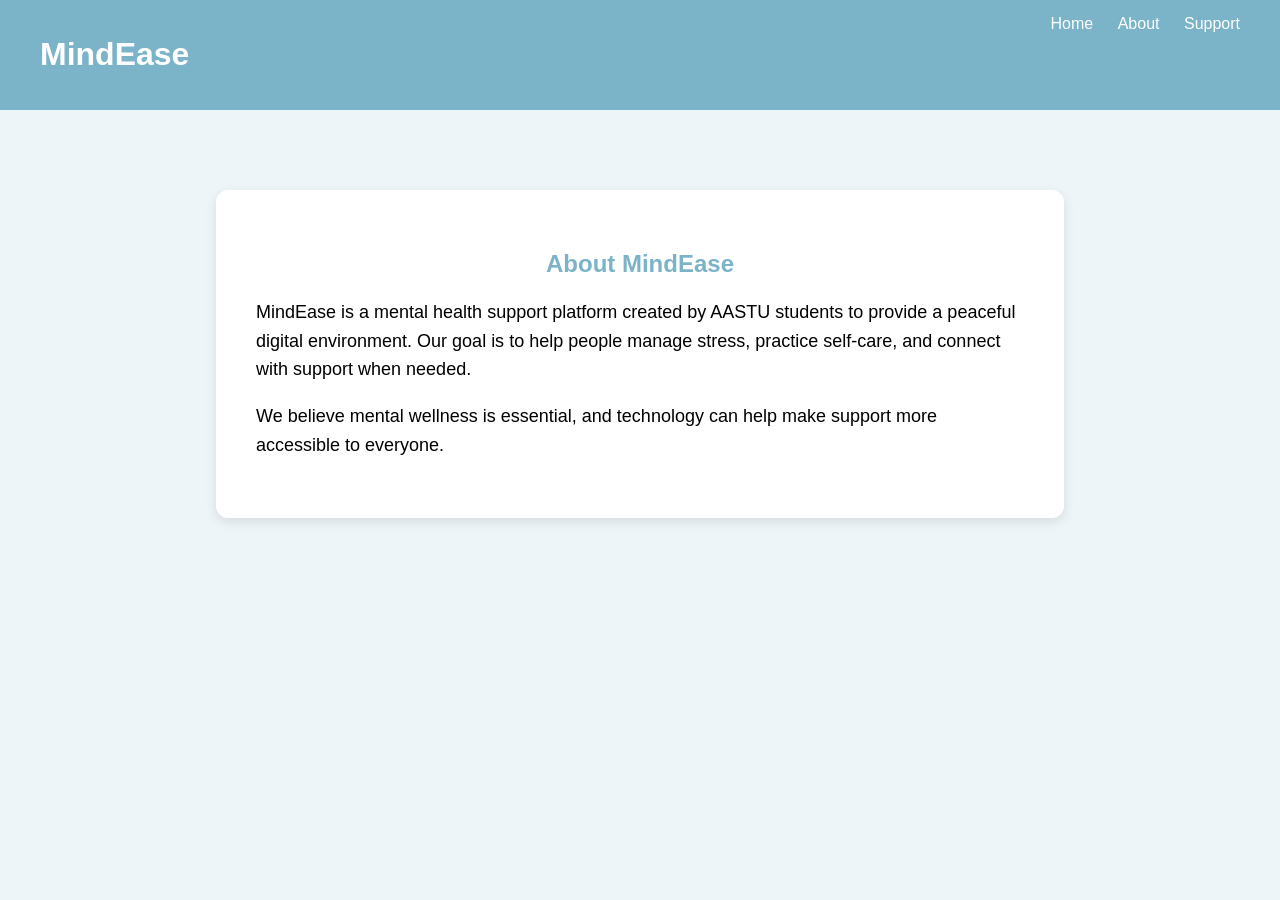
==== about.html @ d3240d3f "adding diferent sectiom html and css" ====
<!DOCTYPE html>
<html lang="en">
<head>
    <meta charset="UTF-8">
    <title>About - MindEase</title>
    <link rel="stylesheet" href="about.css">
</head>

<body>

<header>
    <h1>MindEase</h1>
    <nav>
        <a href="index.html">Home</a>
        <a href="about.html">About</a>
        <a href="doctors.html">Support</a>
    </nav>
</header>

<section class="about-box">
    <h2>About MindEase</h2>

    <p>
        MindEase is a mental health support platform created by AASTU students 
        to provide a peaceful digital environment. Our goal is to help people 
        manage stress, practice self-care, and connect with support when needed.
    </p>

    <p>
        We believe mental wellness is essential, and technology can help make 
        support more accessible to everyone.
    </p>
</section>

</body>
</html>
---- about.css ----
body {
    margin: 0;
    font-family: Arial, sans-serif;
    background: #eef5f9;
}

/* Header */
header {
    background: #7bb3c8;
    padding: 15px 40px;
    display: flex;
    justify-content: space-between;
    color: white;
}

nav a {
    color: white;
    margin-left: 20px;
    text-decoration: none;
}

/* About Box */
.about-box {
    width: 60%;
    margin: 80px auto;
    background: white;
    padding: 40px;
    border-radius: 12px;
    box-shadow: 0 4px 12px rgba(0,0,0,0.1);
}

.about-box h2 {
    text-align: center;
    margin-bottom: 20px;
    color: #7bb3c8;
}

.about-box p {
    font-size: 18px;
    line-height: 1.6;
}
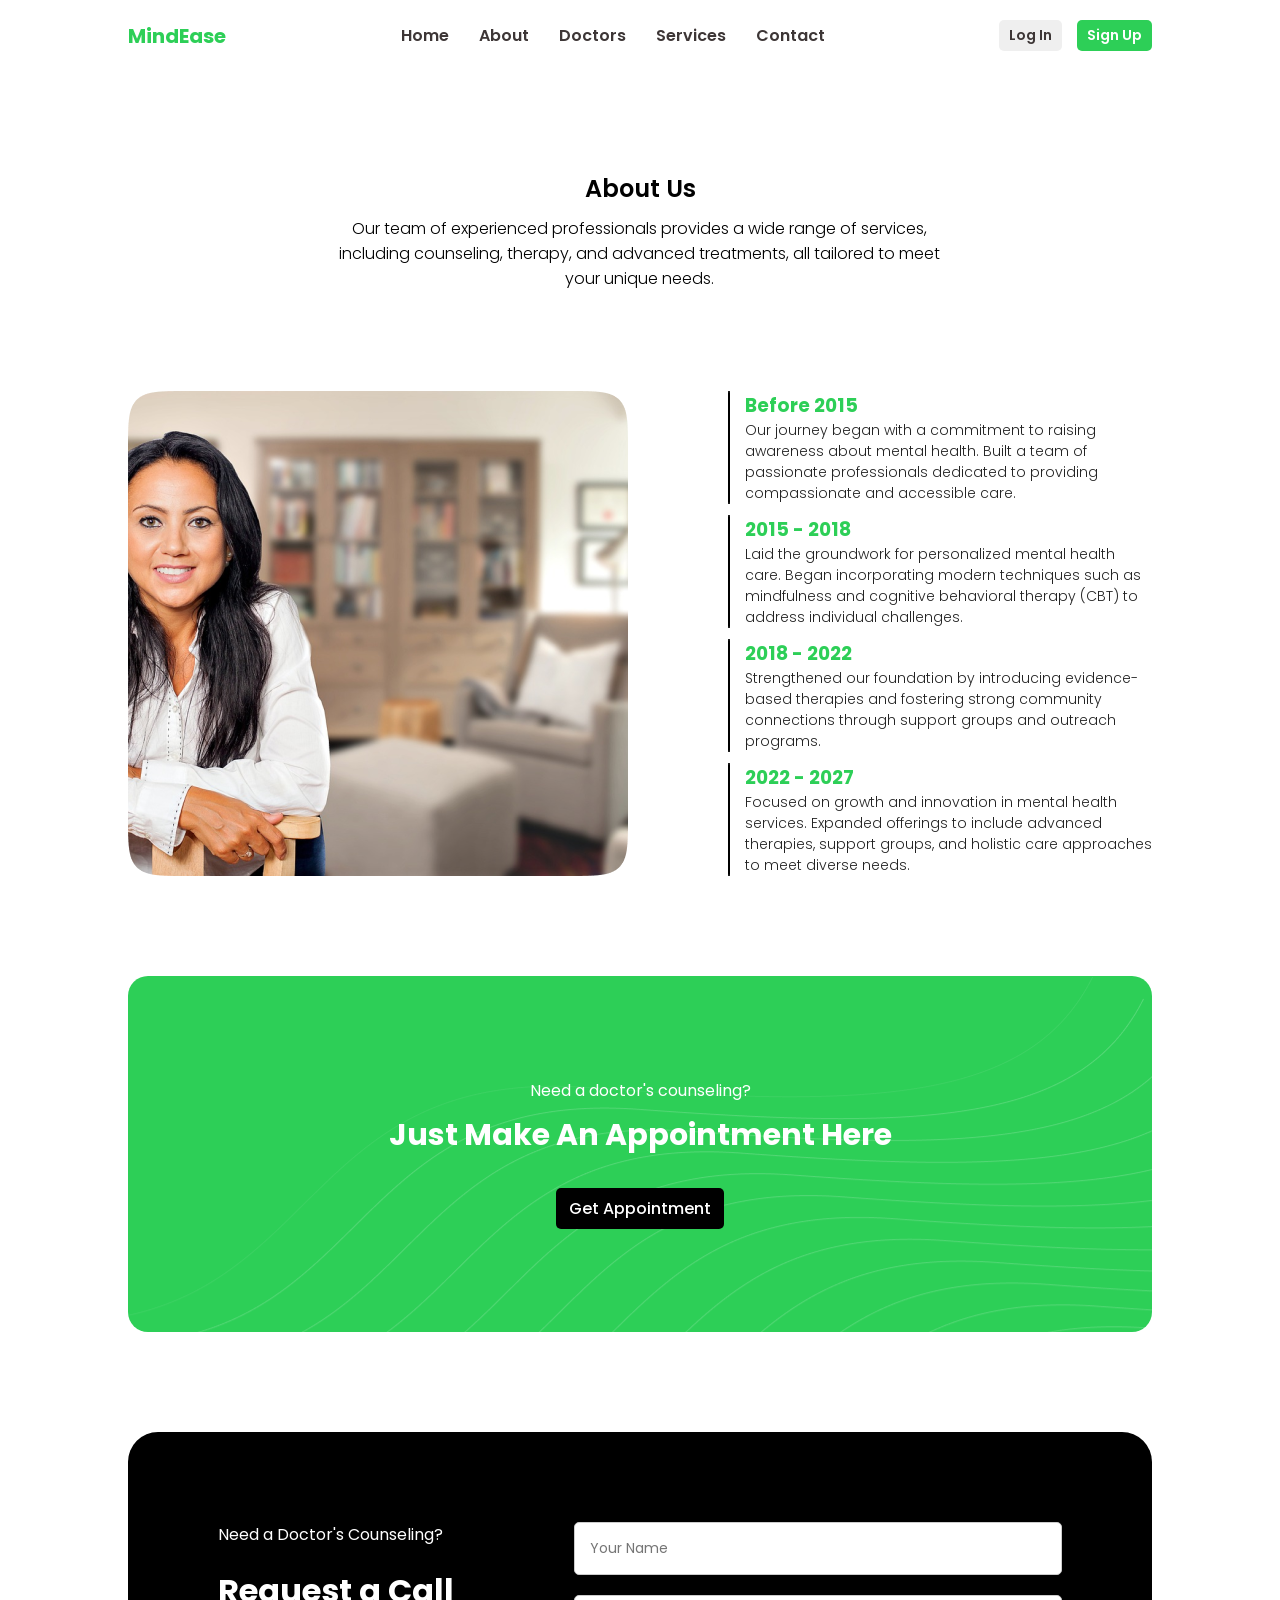
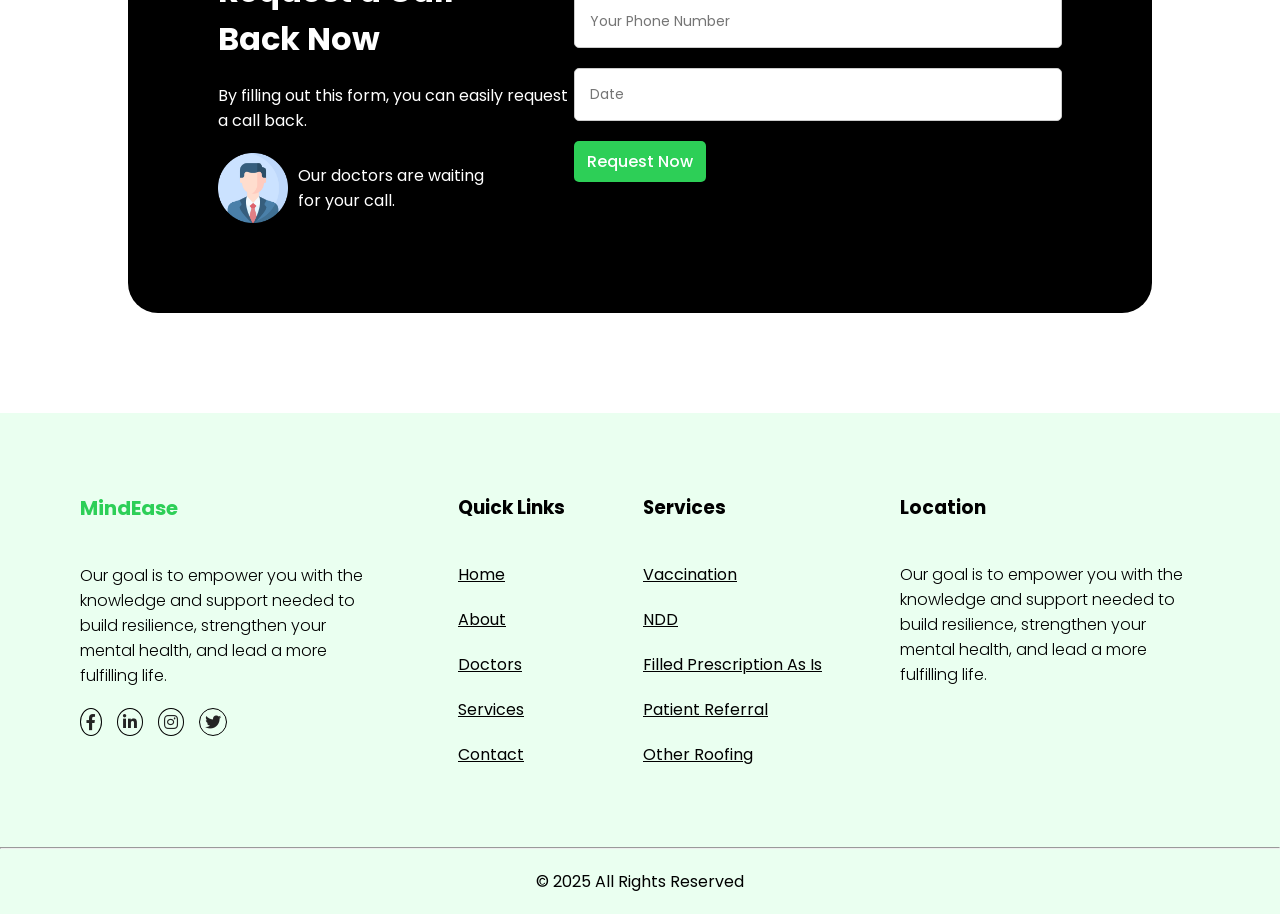
==== commit d6d4f8ab: "added the rest of the project" ====
--- a/about.html
+++ b/about.html
@@ -1,36 +1,209 @@
 <!DOCTYPE html>
 <html lang="en">
+
 <head>
-    <meta charset="UTF-8">
-    <title>About - MindEase</title>
-    <link rel="stylesheet" href="about.css">
+    <meta charset="UTF-8" />
+    <meta name="viewport" content="width=device-width, initial-scale=1.0" />
+    <title>MindEase Mental Health Support</title>
+    <link rel="icon" href="images/clinic.png" />
+    <link rel="stylesheet" href="about.css" />
+    <link rel="preconnect" href="https://fonts.googleapis.com" />
+    <link rel="preconnect" href="https://fonts.gstatic.com" crossorigin />
+    <link
+        href="https://fonts.googleapis.com/css2?family=Poppins:ital,wght@0,100;0,200;0,300;0,400;0,500;0,600;0,700;0,800;0,900;1,100;1,200;1,300;1,400;1,500;1,600;1,700;1,800;1,900&display=swap"
+        rel="stylesheet" />
+    <link rel="stylesheet" href="https://cdnjs.cloudflare.com/ajax/libs/font-awesome/6.0.0-beta3/css/all.min.css" />
 </head>
 
 <body>
-
-<header>
-    <h1>MindEase</h1>
-    <nav>
-        <a href="index.html">Home</a>
-        <a href="about.html">About</a>
-        <a href="doctors.html">Support</a>
-    </nav>
-</header>
-
-<section class="about-box">
-    <h2>About MindEase</h2>
-
-    <p>
-        MindEase is a mental health support platform created by AASTU students 
-        to provide a peaceful digital environment. Our goal is to help people 
-        manage stress, practice self-care, and connect with support when needed.
-    </p>
-
-    <p>
-        We believe mental wellness is essential, and technology can help make 
-        support more accessible to everyone.
-    </p>
-</section>
-
+    <div class="container">
+        <header class="navbar">
+            <a href="#" class="blu">MindEase</a>
+            <div class="hamburger-menu">
+                <span></span>
+                <span></span>
+                <span></span>
+            </div>
+            <div class="navbar-lists">
+                <a href="index.html">Home</a>
+                <a href="about.html">About</a>
+                <a href="doctors.html">Doctors</a>
+                <a href="index.html#our-services">Services</a>
+                <a href="#our-contact">Contact</a>
+            </div>
+            <div class="navbar-btns">
+                <button class="login-btn">Log In</button>
+                <button class="signup-btn">Sign Up</button>
+            </div>
+        </header>
+    </div>
+
+    <div class="other-sections">
+        <section>
+            <div class="why-part">
+                <h1 class="why-h1">About Us</h1>
+                <p class="why-p1">
+                    Our team of experienced professionals provides a wide range of
+                    services, including counseling, therapy, and advanced treatments,
+                    all tailored to meet your unique needs.
+                </p>
+            </div>
+
+            <div class="why-container">
+                <img class="meeting-img" src="images/about.png" alt="" />
+                <div class="why-lists">
+                    <div>
+                        <div class="why-reasons">
+                            <img src="images/line.png" alt="" />
+                            <div class="inside-why">
+                                <div class="last-why">
+                                    <h3 class="why-h3">Before 2015</h3>
+                                </div>
+                                <p class="why-p">
+                                    Our journey began with a commitment to raising awareness
+                                    about mental health. Built a team of passionate
+                                    professionals dedicated to providing compassionate and
+                                    accessible care.
+                                </p>
+                            </div>
+                        </div>
+                    </div>
+                    <div>
+                        <div class="why-reasons">
+                            <img src="images/line.png" alt="" />
+                            <div class="inside-why">
+                                <div class="last-why">
+                                    <h3 class="why-h3">2015 - 2018</h3>
+                                </div>
+                                <p class="why-p">
+                                    Laid the groundwork for personalized mental health care.
+                                    Began incorporating modern techniques such as mindfulness
+                                    and cognitive behavioral therapy (CBT) to address individual
+                                    challenges.
+                                </p>
+                            </div>
+                        </div>
+                    </div>
+                    <div>
+                        <div class="why-reasons">
+                            <img src="images/line.png" alt="" />
+                            <div class="inside-why">
+                                <div class="last-why">
+                                    <h3 class="why-h3">2018 - 2022</h3>
+                                </div>
+                                <p class="why-p">
+                                    Strengthened our foundation by introducing evidence-based
+                                    therapies and fostering strong community connections through
+                                    support groups and outreach programs.
+                                </p>
+                            </div>
+                        </div>
+                    </div>
+                    <div>
+                        <div class="why-reasons">
+                            <img src="images/line.png" alt="" />
+                            <div class="inside-why">
+                                <div class="last-why">
+                                    <h3 class="why-h3">2022 - 2027</h3>
+                                </div>
+                                <p class="why-p">
+                                    Focused on growth and innovation in mental health services.
+                                    Expanded offerings to include advanced therapies, support
+                                    groups, and holistic care approaches to meet diverse needs.
+                                </p>
+                            </div>
+                        </div>
+                    </div>
+                </div>
+            </div>
+        </section>
+
+        <section id="our-contact" class="appointment-container">
+            <p>Need a doctor's counseling?</p>
+            <h1 class="ap-h1">Just Make An Appointment Here</h1>
+            <button class="ap-btn">Get Appointment</button>
+        </section>
+
+        <section>
+            <div class="request-section">
+                <div class="request-left">
+                    <p>Need a Doctor's Counseling?</p>
+                    <h1>Request a Call Back Now</h1>
+                    <p>By filling out this form, you can easily request a call back.</p>
+                    <div class="doc-request">
+                        <img class="profile-img" src="images/profile.png" alt="" />
+                        <p>Our doctors are waiting for your call.</p>
+                    </div>
+                </div>
+                <form class="request-right">
+                    <input type="text" name="name" placeholder="Your Name" class="input" required />
+                    <input type="number" name="phone" placeholder="Your Phone Number" class="input" required />
+                    <input type="text" name="date" class="input" placeholder="Date" required />
+                    <button type="submit" class="submit-btn">Request Now</button>
+                </form>
+                <div></div>
+            </div>
+        </section>
+    </div>
+
+    <footer class="footer-container">
+        <div class="footer">
+            <div>
+                <a href="#" class="blu">MindEase</a>
+                <p class="footer-p1">
+                    Our goal is to empower you with the knowledge and support needed to
+                    build resilience, strengthen your mental health, and lead a more
+                    fulfilling life.
+                </p>
+                <div class="links">
+                    <a href="#" class="social-link">
+                        <i class="fab fa-facebook-f"></i>
+                    </a>
+                    <a href="#" class="social-link">
+                        <i class="fab fa-linkedin-in"></i>
+                    </a>
+                    <a href="#" class="social-link">
+                        <i class="fab fa-instagram"></i>
+                    </a>
+                    <a href="#" class="social-link">
+                        <i class="fab fa-twitter"></i>
+                    </a>
+                </div>
+            </div>
+            <div>
+                <h3 class="footer-h3">Quick Links</h3>
+                <div class="footer-links">
+                    <a href="index.html">Home</a>
+                    <a href="about.html">About</a>
+                    <a href="doctors.html">Doctors</a>
+                    <a href="index.html#our-services">Services</a>
+                    <a href="#our-contact">Contact</a>
+                </div>
+            </div>
+            <div>
+                <h3 class="footer-h3">Services</h3>
+                <div class="footer-links">
+                    <a href="#">Vaccination</a>
+                    <a href="#">NDD</a>
+                    <a href="#">Filled Prescription As Is</a>
+                    <a href="#">Patient Referral</a>
+                    <a href="#">Other Roofing</a>
+                </div>
+            </div>
+            <div>
+                <h3 class="footer-h3">Location</h3>
+                <p class="footer-p1">
+                    Our goal is to empower you with the knowledge and support needed to
+                    build resilience, strengthen your mental health, and lead a more
+                    fulfilling life.
+                </p>
+            </div>
+        </div>
+        <hr />
+        <p class="footer-p">&copy; 2025 All Rights Reserved</p>
+    </footer>
+
+    <script src="main.js"></script>
 </body>
-</html>
+
+</html>
--- a/about.css
+++ b/about.css
@@ -1,41 +1,400 @@
-body {
-    margin: 0;
-    font-family: Arial, sans-serif;
-    background: #eef5f9;
-}
-
-/* Header */
-header {
-    background: #7bb3c8;
-    padding: 15px 40px;
-    display: flex;
-    justify-content: space-between;
-    color: white;
-}
-
-nav a {
-    color: white;
-    margin-left: 20px;
-    text-decoration: none;
-}
-
-/* About Box */
-.about-box {
-    width: 60%;
-    margin: 80px auto;
-    background: white;
-    padding: 40px;
-    border-radius: 12px;
-    box-shadow: 0 4px 12px rgba(0,0,0,0.1);
-}
-
-.about-box h2 {
+* {
+  margin: 0;
+  padding: 0;
+  box-sizing: border-box;
+  font-family: "Poppins", sans-serif;
+}
+
+.navbar {
+  display: flex;
+  justify-content: space-between;
+  align-items: center;
+  padding: 20px 10%;
+}
+
+.blu {
+  text-decoration: none;
+  color: #2dcf57;
+  font-weight: 700;
+  font-size: 20px;
+}
+
+.navbar-lists {
+  display: flex;
+  gap: 30px;
+}
+
+.navbar-lists a {
+  text-decoration: none;
+  color: rgb(61, 54, 54);
+  font-weight: 600;
+}
+
+.navbar-btns {
+  display: flex;
+  gap: 15px;
+}
+
+.login-btn {
+  color: rgb(61, 54, 54);
+  font-size: 14px;
+  font-weight: 600;
+  padding: 5px 10px;
+  border: none;
+  border-radius: 5px;
+  cursor: pointer;
+}
+
+.signup-btn {
+  background-color: #2dcf57;
+  color: white;
+  font-size: 14px;
+  font-weight: 600;
+  padding: 5px 10px;
+  border: none;
+  border-radius: 5px;
+  cursor: pointer;
+}
+
+.hamburger-menu {
+  display: none;
+  flex-direction: column;
+  gap: 5px;
+  cursor: pointer;
+}
+
+.hamburger-menu span {
+  width: 25px;
+  height: 3px;
+  background-color: rgb(61, 54, 54);
+  border-radius: 2px;
+}
+
+.other-sections {
+  width: 80%;
+  margin-left: 10%;
+}
+
+.services {
+  margin-top: 100px;
+}
+
+.services-part {
+  display: flex;
+  flex-direction: column;
+  justify-items: center;
+  align-items: center;
+}
+
+.services-h1 {
+  font-weight: 600;
+  font-size: 24px;
+  margin-bottom: 10px;
+}
+
+.services-p1 {
+  font-weight: 300;
+  width: 60%;
+  text-align: center;
+}
+
+.why-part {
+  margin-top: 100px;
+  display: flex;
+  flex-direction: column;
+  justify-items: center;
+  align-items: center;
+}
+
+.why-h1 {
+  font-weight: 600;
+  font-size: 24px;
+  margin-bottom: 10px;
+}
+
+.why-p1 {
+  font-weight: 300;
+  width: 60%;
+  text-align: center;
+}
+
+.why-container {
+  margin-top: 100px;
+  display: flex;
+  gap: 100px;
+}
+
+.why-lists {
+  display: flex;
+  flex-direction: column;
+  justify-content: space-between;
+}
+
+.why-reasons {
+  display: flex;
+  gap: 15px;
+}
+
+.inside-why {
+  display: flex;
+  flex-direction: column;
+  align-items: start;
+  justify-content: space-between;
+}
+
+.last-why {
+  display: flex;
+  align-items: center;
+  gap: 10px;
+}
+
+.correct-img {
+  width: 20px;
+  height: 20px;
+}
+
+.why-p {
+  font-weight: 300;
+  font-size: 14px;
+  color: #242424;
+}
+
+.why-h3 {
+  color: #2dcf57;
+}
+
+.appointment-container {
+  background-image: url("images/backgroundd.png");
+  margin-top: 100px;
+  background-color: #2dcf57;
+  color: white;
+  border-radius: 20px;
+  display: flex;
+  flex-direction: column;
+  justify-content: center;
+  align-items: center;
+  padding: 10% 15%;
+}
+
+.ap-h1 {
+  font-size: 30px;
+  margin-top: 10px;
+}
+
+.ap-btn {
+  background-color: black;
+  padding: 8px 13px;
+  font-size: 16px;
+  color: white;
+  border: none;
+  border-radius: 5px;
+  font-weight: 500;
+  cursor: pointer;
+  margin-top: 30px;
+}
+
+.request-section {
+  display: flex;
+  margin-top: 100px;
+  background-color: black;
+  color: white;
+  justify-content: space-between;
+  padding: 90px;
+  border-radius: 30px;
+}
+
+.request-left {
+  display: flex;
+  flex-direction: column;
+  align-items: start;
+  gap: 20px;
+}
+
+.request-left h1 {
+  font-size: 32px;
+  width: 300px;
+}
+
+.profile-img {
+  width: 70px;
+  height: 70px;
+}
+
+.doc-request {
+  display: flex;
+  gap: 10px;
+  align-items: center;
+}
+
+.doc-request p {
+  width: 200px;
+}
+
+.request-right {
+  display: flex;
+  flex-direction: column;
+  align-items: start;
+  gap: 20px;
+}
+
+.input {
+  padding: 15px;
+  padding-right: 200px;
+  border-radius: 5px;
+  text-align: left;
+  border: 1px solid #ccc;
+  font-size: 14px;
+}
+
+.submit-btn {
+  background-color: #2dcf57;
+  padding: 8px 13px;
+  font-size: 16px;
+  color: white;
+  border: none;
+  border-radius: 5px;
+  font-weight: 500;
+  cursor: pointer;
+}
+
+.footer-container {
+  background-color: #eafff0;
+  margin-top: 100px;
+}
+
+.footer {
+  display: flex;
+  padding: 80px;
+  justify-content: space-between;
+}
+
+.links {
+  display: flex;
+  gap: 15px;
+}
+
+.fab {
+  border: 1px solid black;
+  border-radius: 50%;
+  padding: 5px;
+  color: #242424;
+}
+
+.footer-h3 {
+  margin-bottom: 40px;
+}
+
+.footer-links {
+  display: flex;
+  flex-direction: column;
+  gap: 20px;
+}
+
+.footer-links a {
+  color: black;
+}
+
+.footer-p1 {
+  font-weight: 300;
+  margin-top: 40px;
+  margin-bottom: 20px;
+  width: 300px;
+}
+
+.footer-p {
+  text-align: center;
+  margin-top: 20px;
+  padding-bottom: 20px;
+}
+
+@media (max-width: 768px) {
+  .container {
+    padding-bottom: 40px;
+  }
+  .navbar-lists,
+  .navbar-btns {
+    display: none;
+    flex-direction: column;
+    background-color: white;
+    position: absolute;
+    top: 60px;
+    right: 10px;
+    width: 200px;
+    box-shadow: 0px 4px 6px rgba(0, 0, 0, 0.1);
+    border-radius: 5px;
+  }
+
+  .login-btn {
+    display: none;
+  }
+
+  .navbar-lists a,
+  .navbar-btns button {
+    padding: 10px;
+    text-align: left;
+    width: 100%;
+  }
+
+  .hamburger-menu {
+    display: flex;
+  }
+
+  .navbar-lists.active,
+  .navbar-btns.active {
+    display: flex;
+  }
+
+  .other-sections {
+    margin-left: 30px;
+  }
+
+  .services-p1 {
+    font-weight: 300;
+    width: 95%;
     text-align: center;
-    margin-bottom: 20px;
-    color: #7bb3c8;
-}
-
-.about-box p {
-    font-size: 18px;
-    line-height: 1.6;
-}
+  }
+
+  .why-container {
+    display: block;
+  }
+
+  .meeting-img {
+    width: 300px;
+    height: 300px;
+    margin-bottom: 50px;
+  }
+
+  .why-h1 {
+    text-align: center;
+  }
+
+  .why-lists {
+    display: flex;
+    flex-direction: column;
+    gap: 30px;
+  }
+
+  .request-section {
+    display: flex;
+    flex-direction: column;
+    gap: 70px;
+    padding: 20px;
+  }
+
+  .input {
+    padding: 10px 30px;
+  }
+
+  .footer {
+    display: flex;
+    flex-direction: column;
+    gap: 30px;
+    padding: 20px;
+  }
+
+  .footer-links {
+    display: flex;
+    flex-direction: column;
+    gap: 10px;
+  }
+}
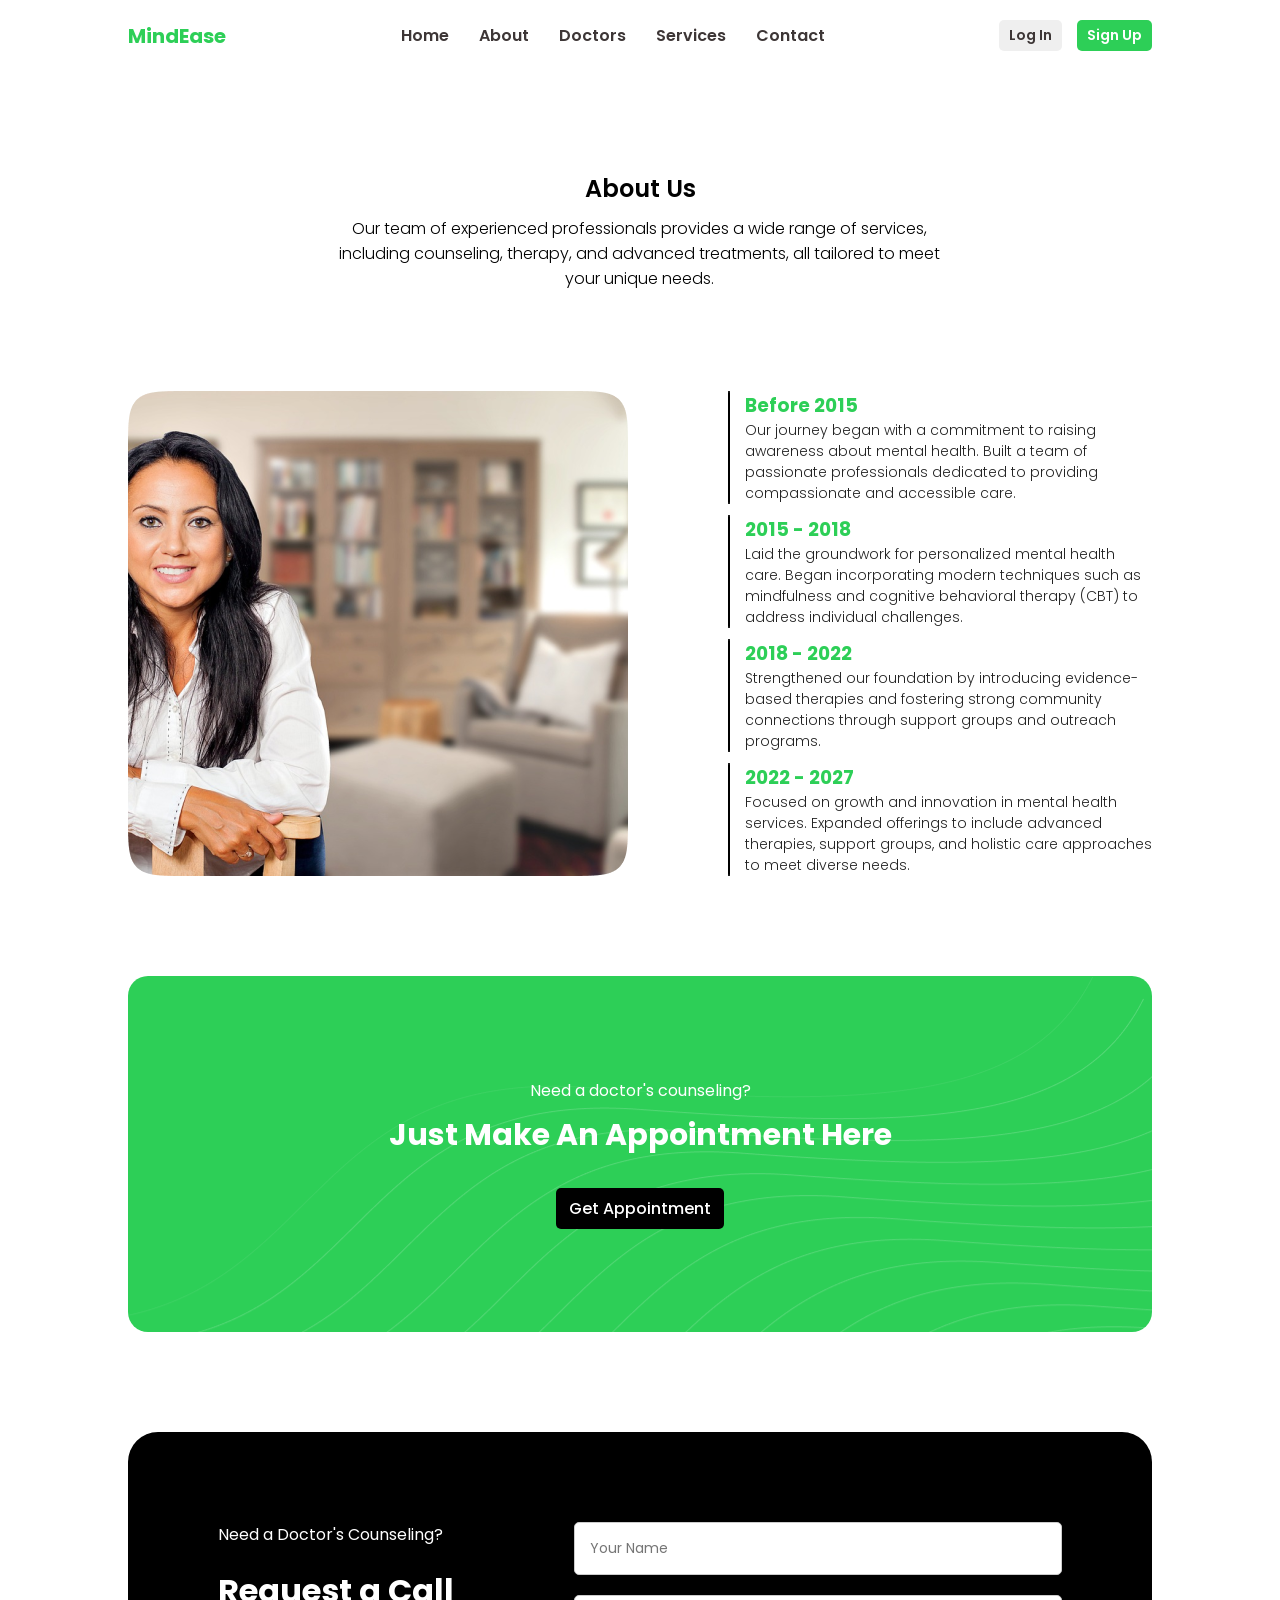
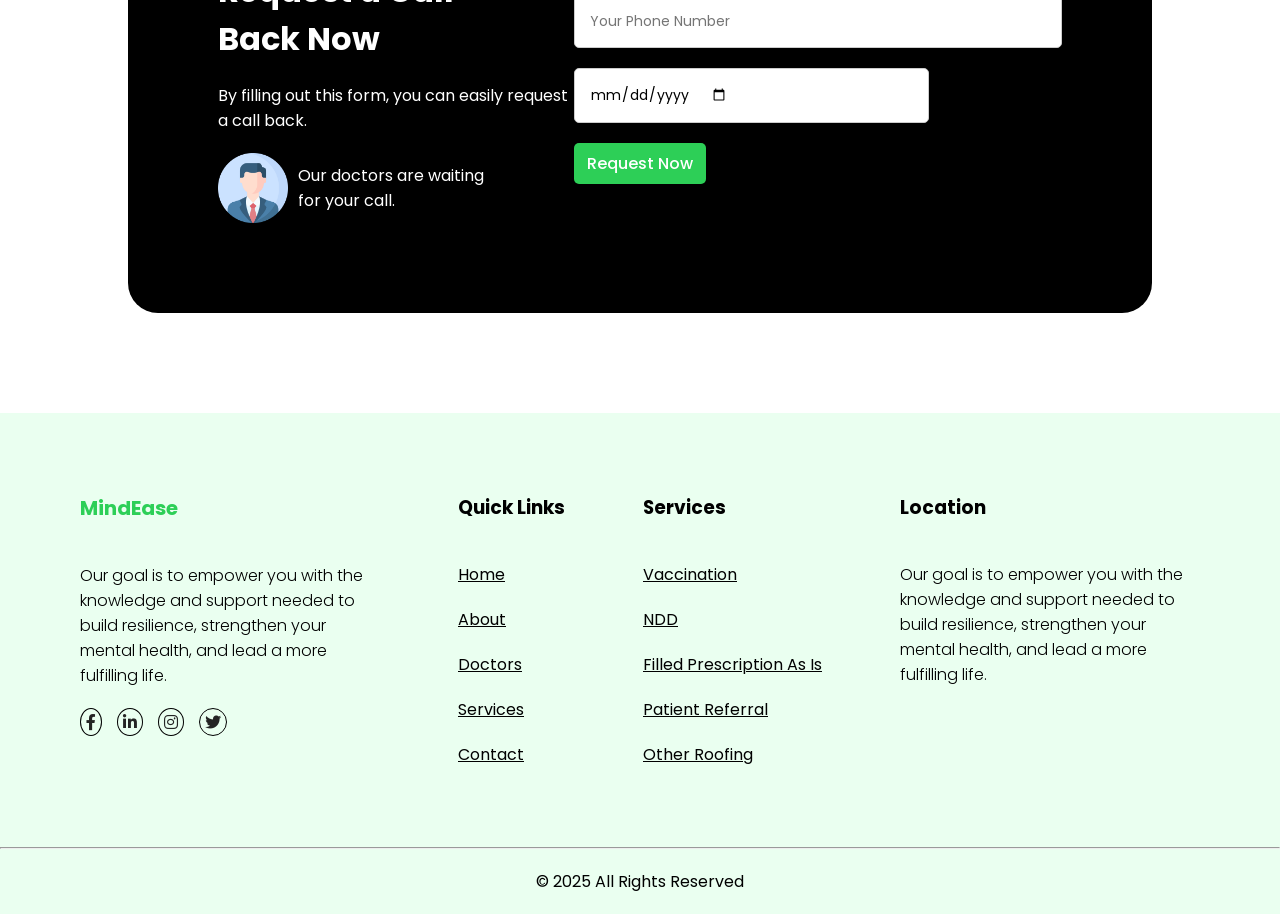
==== commit afc23d06: "added better form handling" ====
--- a/about.html
+++ b/about.html
@@ -1,4 +1,5 @@
 <!DOCTYPE html>
+<!-- About page - shows company history and timeline -->
 <html lang="en">
 
 <head>
@@ -7,17 +8,24 @@
     <title>MindEase Mental Health Support</title>
     <link rel="icon" href="images/clinic.png" />
     <link rel="stylesheet" href="about.css" />
+
+
+    <!-- Google Fonts: Preconnect to font servers for faster loading -->
     <link rel="preconnect" href="https://fonts.googleapis.com" />
     <link rel="preconnect" href="https://fonts.gstatic.com" crossorigin />
+    <!-- Import 'Poppins' font family with various weights (100-900) and styles (italic) -->
     <link
         href="https://fonts.googleapis.com/css2?family=Poppins:ital,wght@0,100;0,200;0,300;0,400;0,500;0,600;0,700;0,800;0,900;1,100;1,200;1,300;1,400;1,500;1,600;1,700;1,800;1,900&display=swap"
         rel="stylesheet" />
+    <!-- Font Awesome: External library for icons (e.g., social media logos, hamburger menu) -->
     <link rel="stylesheet" href="https://cdnjs.cloudflare.com/ajax/libs/font-awesome/6.0.0-beta3/css/all.min.css" />
 </head>
 
 <body>
     <div class="container">
+        <!-- Navigation bar - contains logo, hamburger menu, and links -->
         <header class="navbar">
+            <!-- Brand Logo pointing to homepage -->
             <a href="#" class="blu">MindEase</a>
             <div class="hamburger-menu">
                 <span></span>
@@ -39,6 +47,7 @@
     </div>
 
     <div class="other-sections">
+        <!-- Company history timeline - shows milestones from 2015 to present -->
         <section>
             <div class="why-part">
                 <h1 class="why-h1">About Us</h1>
@@ -50,7 +59,10 @@
             </div>
 
             <div class="why-container">
+                <!-- Left side: Illustrative image -->
                 <img class="meeting-img" src="images/about.png" alt="" />
+
+                <!-- Right side: Chronological list of company history -->
                 <div class="why-lists">
                     <div>
                         <div class="why-reasons">
@@ -118,12 +130,14 @@
             </div>
         </section>
 
+        <!-- Appointment section - call to action for booking -->
         <section id="our-contact" class="appointment-container">
             <p>Need a doctor's counseling?</p>
             <h1 class="ap-h1">Just Make An Appointment Here</h1>
-            <button class="ap-btn">Get Appointment</button>
+            <button class="ap-btn signup-trigger">Get Appointment</button>
         </section>
 
+        <!-- Contact form - allows users to request a call back -->
         <section>
             <div class="request-section">
                 <div class="request-left">
@@ -135,17 +149,25 @@
                         <p>Our doctors are waiting for your call.</p>
                     </div>
                 </div>
-                <form class="request-right">
-                    <input type="text" name="name" placeholder="Your Name" class="input" required />
-                    <input type="number" name="phone" placeholder="Your Phone Number" class="input" required />
-                    <input type="text" name="date" class="input" placeholder="Date" required />
-                    <button type="submit" class="submit-btn">Request Now</button>
-                </form>
+                <div id="requestFormContainer">
+                    <form class="request-right" id="requestForm">
+                        <input type="text" name="name" placeholder="Your Name" class="input" required />
+                        <input type="number" name="phone" placeholder="Your Phone Number" class="input" required />
+                        <input type="date" name="date" class="input" required />
+                        <button type="submit" class="submit-btn">Request Now</button>
+                    </form>
+                </div>
+                <div id="requestSuccess">
+                    <i class="fas fa-check-circle"></i>
+                    <h3>Thank You!</h3>
+                    <p>We will call you back shortly.</p>
+                </div>
                 <div></div>
             </div>
         </section>
     </div>
 
+    <!-- Footer - contains company info, links, and copyright -->
     <footer class="footer-container">
         <div class="footer">
             <div>
@@ -204,6 +226,62 @@
     </footer>
 
     <script src="main.js"></script>
+
+    <!-- Signup Modal Structure -->
+    <div id="signupModal" class="modal-overlay">
+        <div class="modal-content">
+            <span class="close-btn">&times;</span>
+
+            <div id="signupFormContainer">
+                <h1 class="modal-h1">Sign Up</h1>
+                <div id="signupError" class="error-message"></div>
+                <form class="modal-form" id="signupForm">
+                    <input type="text" name="fullname" class="modal-input" placeholder="Full Name" required />
+                    <input type="number" name="age" class="modal-input" placeholder="Age" required />
+                    <input type="email" name="email" class="modal-input" placeholder="Email Address" required />
+                    <input type="tel" name="phone" class="modal-input" placeholder="Phone Number" required />
+                    <input type="password" name="password" class="modal-input" placeholder="Password" required />
+                    <input type="password" name="confirm_password" class="modal-input" placeholder="Confirm Password"
+                        required />
+                    <button type="submit" class="modal-submit-btn">Register</button>
+                </form>
+            </div>
+
+            <div id="signupSuccess" class="success-message">
+                <div class="success-icon">
+                    <i class="fas fa-check-circle"></i>
+                </div>
+                <h1 class="success-title">Success!</h1>
+                <p class="success-text">You have successfully registered.</p>
+            </div>
+        </div>
+    </div>
+
+    <!-- Login Modal Structure -->
+    <div id="loginModal" class="modal-overlay">
+        <div class="modal-content">
+            <span class="close-btn login-close">&times;</span>
+
+            <!-- Container for the Login Form -->
+            <div id="loginFormContainer">
+                <h1 class="modal-h1">Log In</h1>
+                <form class="modal-form" id="loginForm">
+                    <input type="text" name="email" class="modal-input" placeholder="Patient Name / Email" required />
+                    <input type="password" name="password" class="modal-input" placeholder="Password" required />
+                    <button type="submit" class="modal-submit-btn">Log In</button>
+                </form>
+            </div>
+
+            <!-- Container for the Success Message (Hidden by default) -->
+            <div id="loginSuccess" class="success-message">
+                <div class="success-icon">
+                    <i class="fas fa-check-circle"></i>
+                </div>
+                <h1 class="success-title">Success!</h1>
+                <p class="success-text">You have successfully logged in.</p>
+            </div>
+        </div>
+    </div>
 </body>
 
 </html>
--- a/about.css
+++ b/about.css
@@ -1,3 +1,4 @@
+/* Reset styles and set font */
 * {
   margin: 0;
   padding: 0;
@@ -5,6 +6,8 @@
   font-family: "Poppins", sans-serif;
 }
 
+/* Navigation bar */
+/* Uses flexbox to space items (logo, links, buttons) across the header */
 .navbar {
   display: flex;
   justify-content: space-between;
@@ -30,11 +33,13 @@
   font-weight: 600;
 }
 
+/* Login/Sign Up buttons container */
 .navbar-btns {
   display: flex;
   gap: 15px;
 }
 
+/* Login button styles */
 .login-btn {
   color: rgb(61, 54, 54);
   font-size: 14px;
@@ -45,6 +50,7 @@
   cursor: pointer;
 }
 
+/* Sign Up button - green background */
 .signup-btn {
   background-color: #2dcf57;
   color: white;
@@ -56,6 +62,7 @@
   cursor: pointer;
 }
 
+/* Hamburger menu - hidden on desktop, shown on mobile */
 .hamburger-menu {
   display: none;
   flex-direction: column;
@@ -75,6 +82,7 @@
   margin-left: 10%;
 }
 
+/* Services section */
 .services {
   margin-top: 100px;
 }
@@ -98,6 +106,7 @@
   text-align: center;
 }
 
+/* About Us section header */
 .why-part {
   margin-top: 100px;
   display: flex;
@@ -118,6 +127,7 @@
   text-align: center;
 }
 
+/* About Us content container */
 .why-container {
   margin-top: 100px;
   display: flex;
@@ -135,6 +145,8 @@
   gap: 15px;
 }
 
+/* Inner container for reason items */
+/* Flex column ensures text and icons stack vertically within each item */
 .inside-why {
   display: flex;
   flex-direction: column;
@@ -163,6 +175,7 @@
   color: #2dcf57;
 }
 
+/* Appointment call-to-action section */
 .appointment-container {
   background-image: url("images/backgroundd.png");
   margin-top: 100px;
@@ -193,6 +206,7 @@
   margin-top: 30px;
 }
 
+/* Contact form section */
 .request-section {
   display: flex;
   margin-top: 100px;
@@ -257,6 +271,7 @@
   cursor: pointer;
 }
 
+/* Footer container */
 .footer-container {
   background-color: #eafff0;
   margin-top: 100px;
@@ -307,10 +322,12 @@
   padding-bottom: 20px;
 }
 
+/* Mobile responsive styles */
 @media (max-width: 768px) {
   .container {
     padding-bottom: 40px;
   }
+
   .navbar-lists,
   .navbar-btns {
     display: none;
@@ -397,4 +414,159 @@
     flex-direction: column;
     gap: 10px;
   }
-}
+} /* Modal Background Overlay */
+.modal-overlay {
+  display: none;
+  /* Hidden by default */
+  position: fixed;
+  z-index: 1000;
+  /* Sit on top */
+  left: 0;
+  top: 0;
+  width: 100%;
+  height: 100%;
+  background-color: rgba(0, 0, 0, 0.5);
+  /* Black w/ opacity */
+  justify-content: center;
+  align-items: center;
+}
+
+/* Modal Content Box */
+.modal-content {
+  background-color: #eafff0;
+  padding: 30px;
+  border-radius: 15px;
+  width: 400px;
+  box-shadow: 0 4px 8px rgba(0, 0, 0, 0.2);
+  position: relative;
+  text-align: center;
+  animation: slideIn 0.3s ease-out;
+}
+
+/* Animation for opening */
+@keyframes slideIn {
+  from {
+    transform: translateY(-50px);
+    opacity: 0;
+  }
+
+  to {
+    transform: translateY(0);
+    opacity: 1;
+  }
+}
+
+/* Close Button (X) */
+.close-btn {
+  position: absolute;
+  top: 10px;
+  right: 15px;
+  font-size: 24px;
+  font-weight: bold;
+  color: #aaa;
+  cursor: pointer;
+}
+
+.close-btn:hover {
+  color: #000;
+}
+
+/* Modal Title */
+.modal-h1 {
+  color: #2dcf57;
+  margin-bottom: 20px;
+}
+
+/* Form Styles */
+.modal-form {
+  display: flex;
+  flex-direction: column;
+  gap: 15px;
+}
+
+.modal-input {
+  padding: 10px;
+  border: 1px solid #ccc;
+  border-radius: 5px;
+  font-family: inherit;
+}
+
+.modal-submit-btn {
+  background-color: #2dcf57;
+  color: white;
+  padding: 10px;
+  border: none;
+  border-radius: 5px;
+  cursor: pointer;
+  font-weight: 600;
+  font-size: 16px;
+}
+
+.modal-submit-btn:hover {
+  background-color: #24a746;
+}
+
+/* Success Message Styles */
+.success-message {
+  display: none;
+  /* Hidden by default */
+  flex-direction: column;
+  align-items: center;
+  gap: 15px;
+  animation: fadeIn 0.5s ease-in;
+}
+
+.success-icon {
+  font-size: 50px;
+  color: #2dcf57;
+  margin-bottom: 10px;
+}
+
+.success-title {
+  color: #2dcf57;
+  font-size: 24px;
+  margin: 0;
+}
+
+.success-text {
+  color: #555;
+  font-size: 16px;
+  margin: 0;
+}
+
+@keyframes fadeIn {
+  from {
+    opacity: 0;
+    transform: scale(0.9);
+  }
+
+  to {
+    opacity: 1;
+    transform: scale(1);
+  }
+}
+
+/* Request Success Styles */
+#requestSuccess {
+  display: none;
+  color: #2dcf57;
+  text-align: center;
+  padding: 20px;
+}
+#requestSuccess i {
+  font-size: 30px;
+  margin-bottom: 10px;
+}
+
+/* Error Message Styles */
+.error-message {
+  display: none;
+  color: #721c24;
+  background-color: #f8d7da;
+  border: 1px solid #f5c6cb;
+  padding: 10px;
+  margin-bottom: 15px;
+  border-radius: 5px;
+  text-align: center;
+  font-size: 14px;
+}
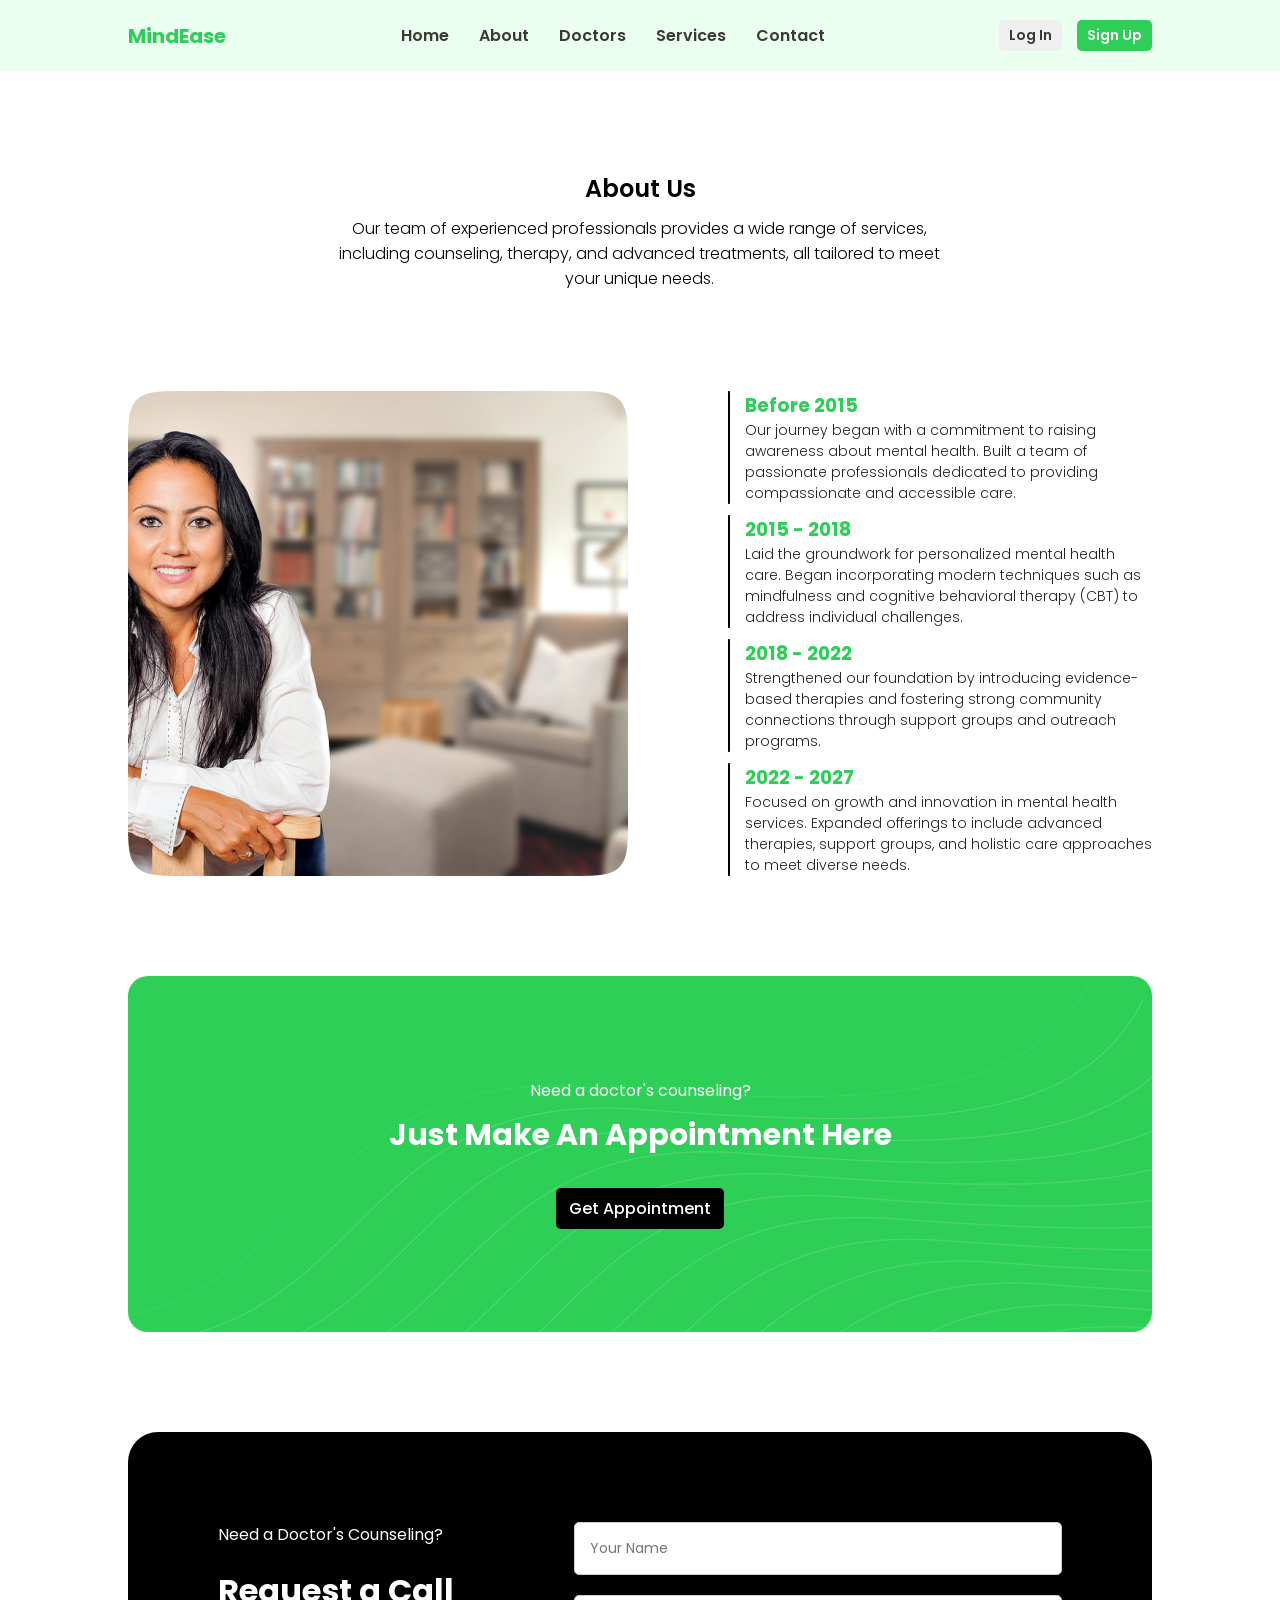
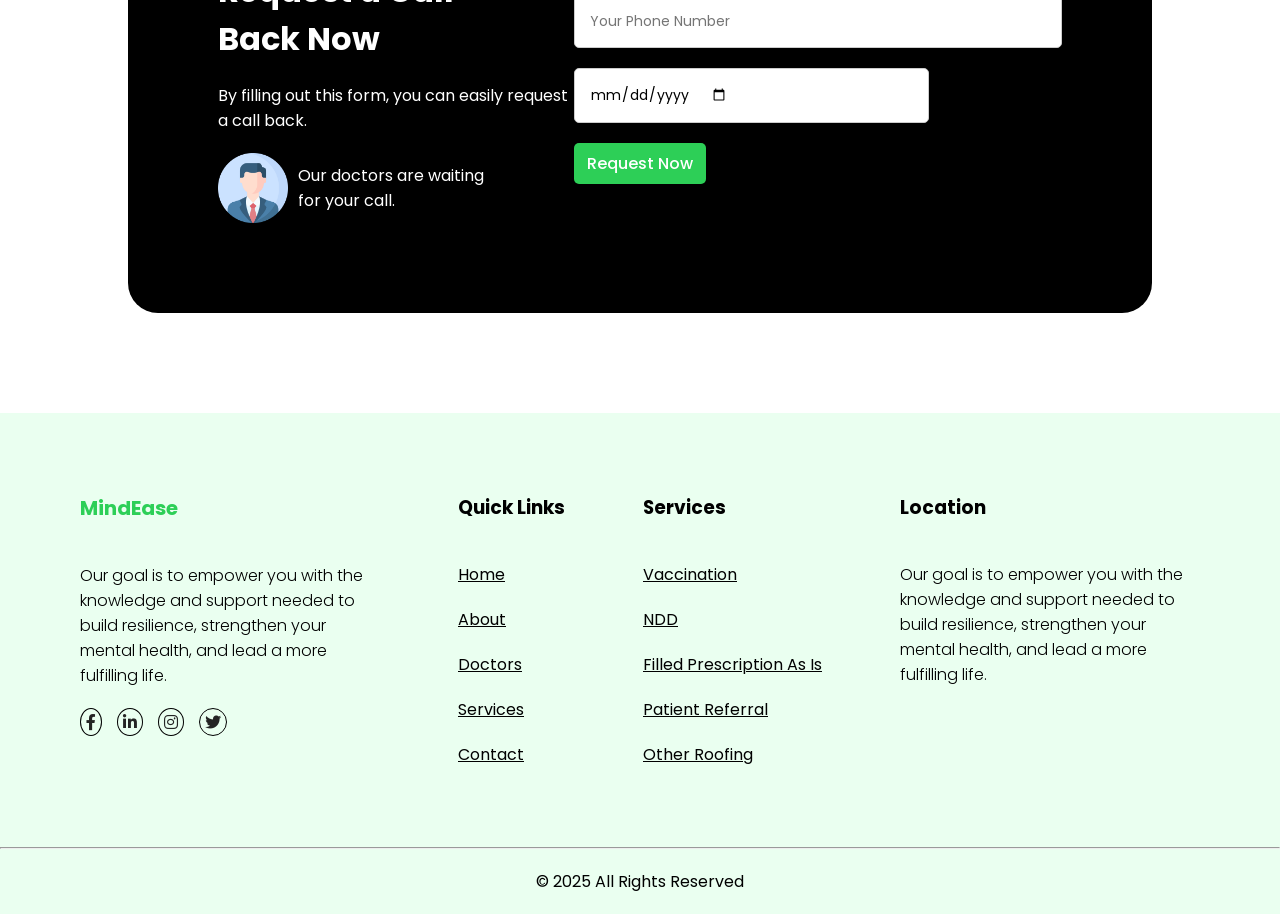
==== commit 67e5e985: "added contact & services links" ====
--- a/about.html
+++ b/about.html
@@ -36,8 +36,8 @@
                 <a href="index.html">Home</a>
                 <a href="about.html">About</a>
                 <a href="doctors.html">Doctors</a>
-                <a href="index.html#our-services">Services</a>
-                <a href="#our-contact">Contact</a>
+                <a href="services.html">Services</a>
+                <a href="contact.html">Contact</a>
             </div>
             <div class="navbar-btns">
                 <button class="login-btn">Log In</button>
--- a/about.css
+++ b/about.css
@@ -6,6 +6,9 @@
   font-family: "Poppins", sans-serif;
 }
 
+.container {
+  background-color: #eafff0;
+}
 /* Navigation bar */
 /* Uses flexbox to space items (logo, links, buttons) across the header */
 .navbar {
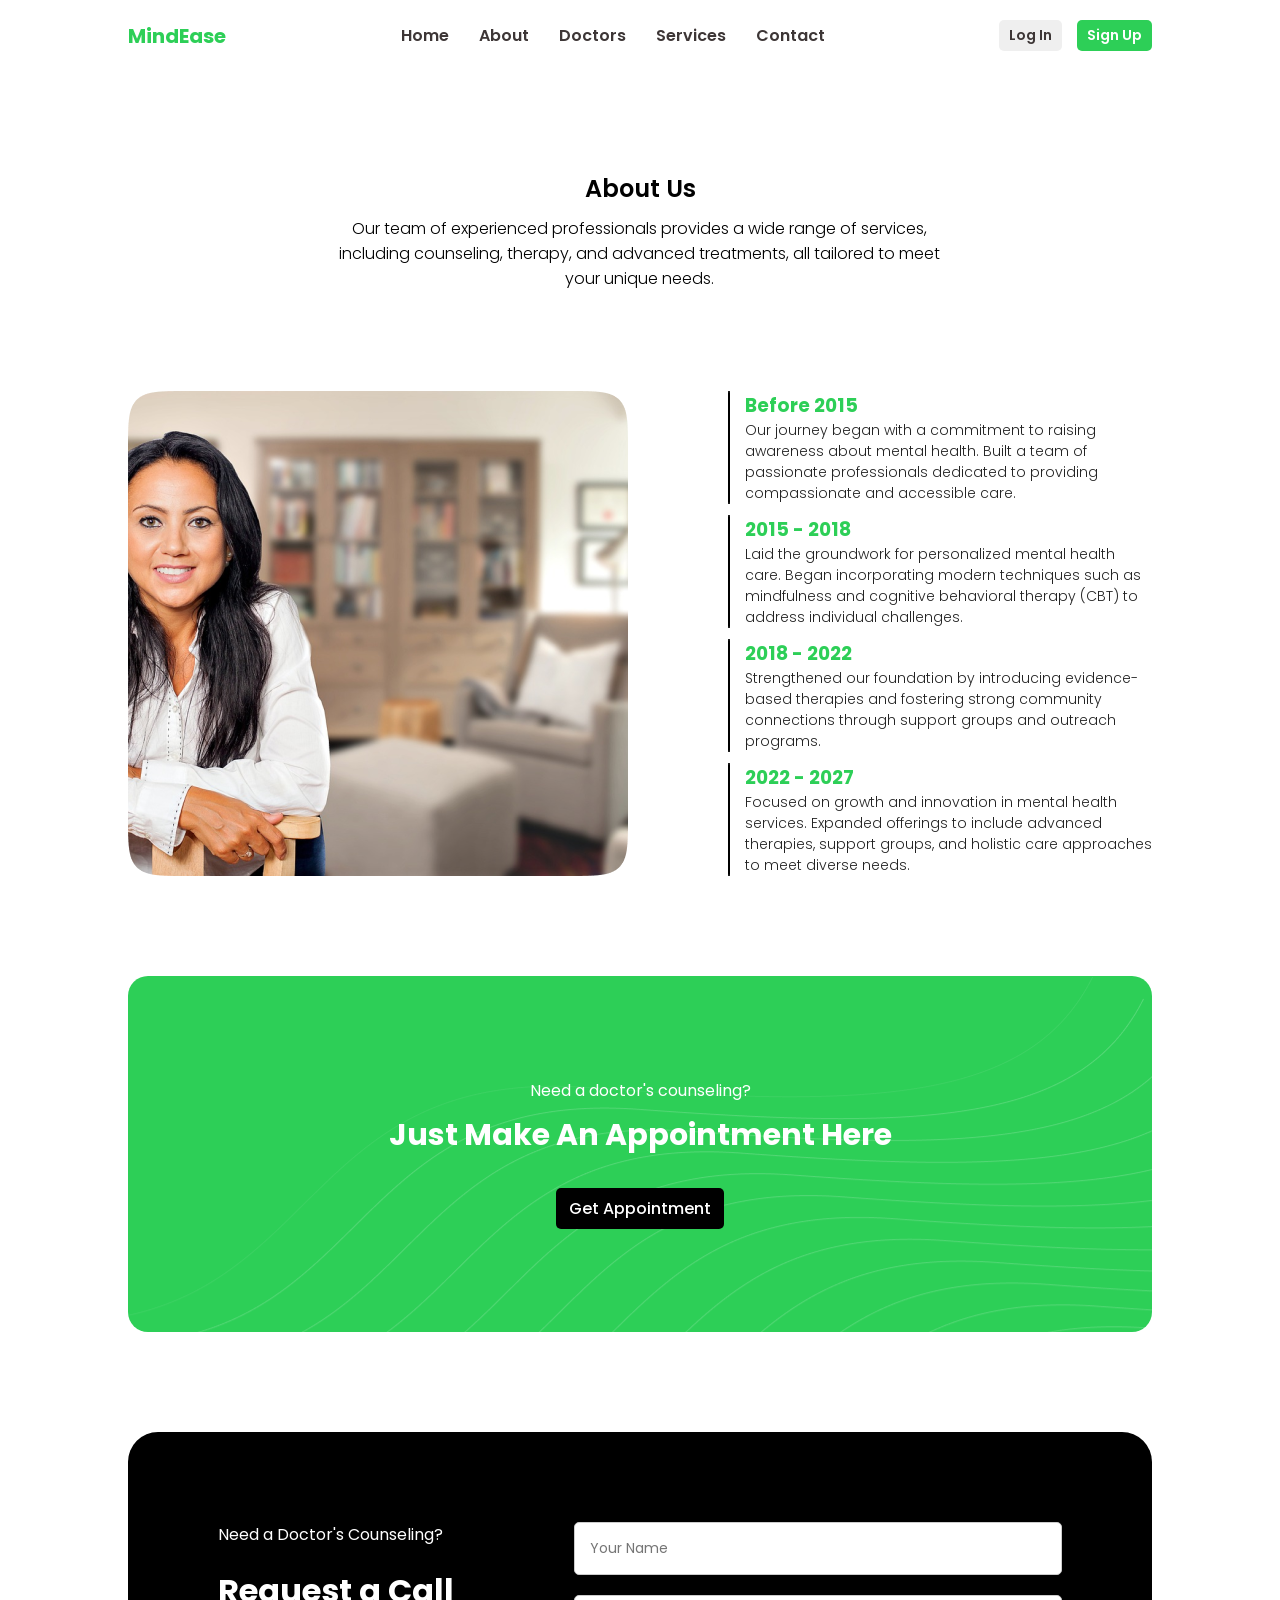
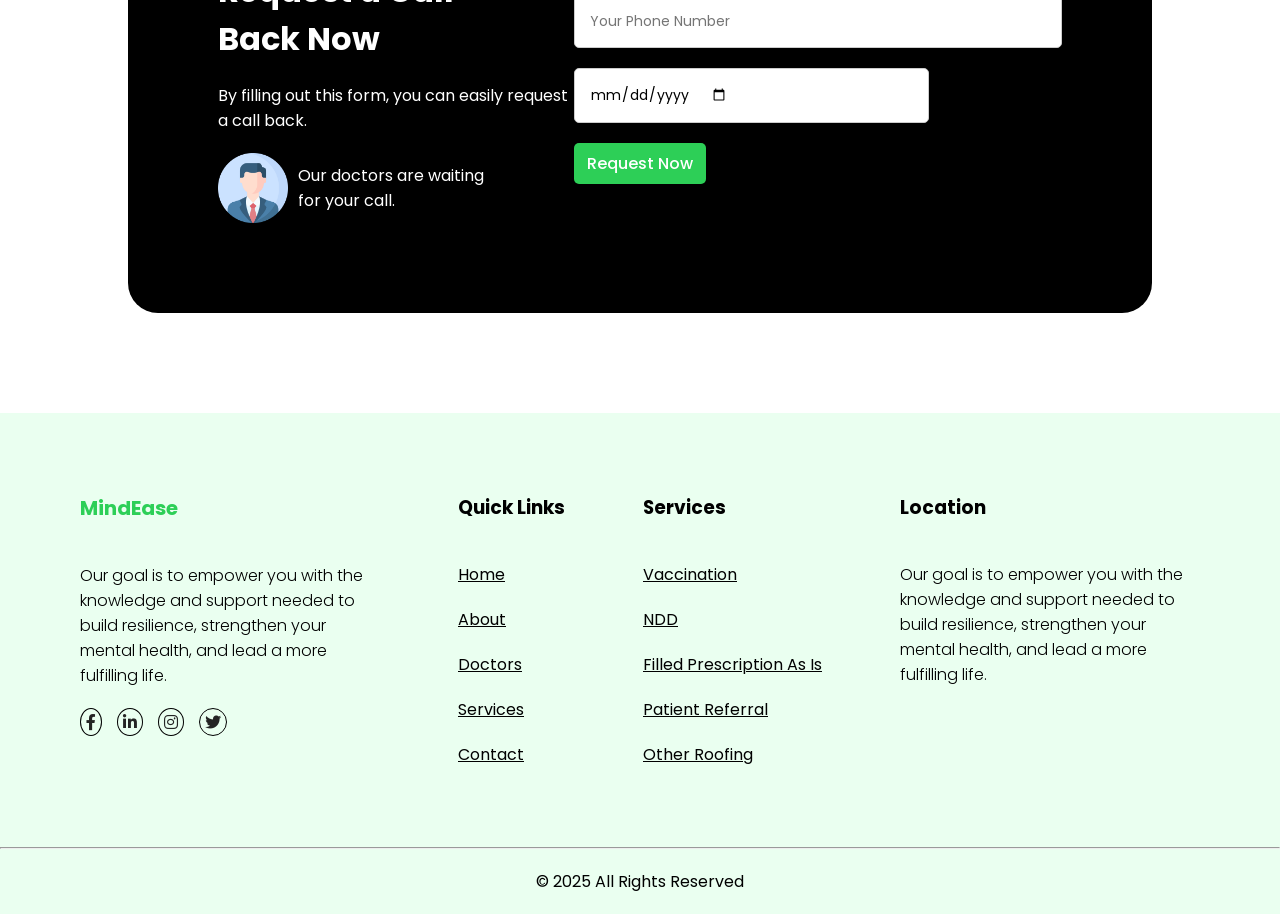
==== commit 3c41fbec: "Revert "added contact & services links" This reverts commit 67e5e985b66a70f6bdf9f4a9399f9fc09aa239c5" ====
--- a/about.html
+++ b/about.html
@@ -36,8 +36,8 @@
                 <a href="index.html">Home</a>
                 <a href="about.html">About</a>
                 <a href="doctors.html">Doctors</a>
-                <a href="services.html">Services</a>
-                <a href="contact.html">Contact</a>
+                <a href="index.html#our-services">Services</a>
+                <a href="#our-contact">Contact</a>
             </div>
             <div class="navbar-btns">
                 <button class="login-btn">Log In</button>
--- a/about.css
+++ b/about.css
@@ -6,9 +6,6 @@
   font-family: "Poppins", sans-serif;
 }
 
-.container {
-  background-color: #eafff0;
-}
 /* Navigation bar */
 /* Uses flexbox to space items (logo, links, buttons) across the header */
 .navbar {
